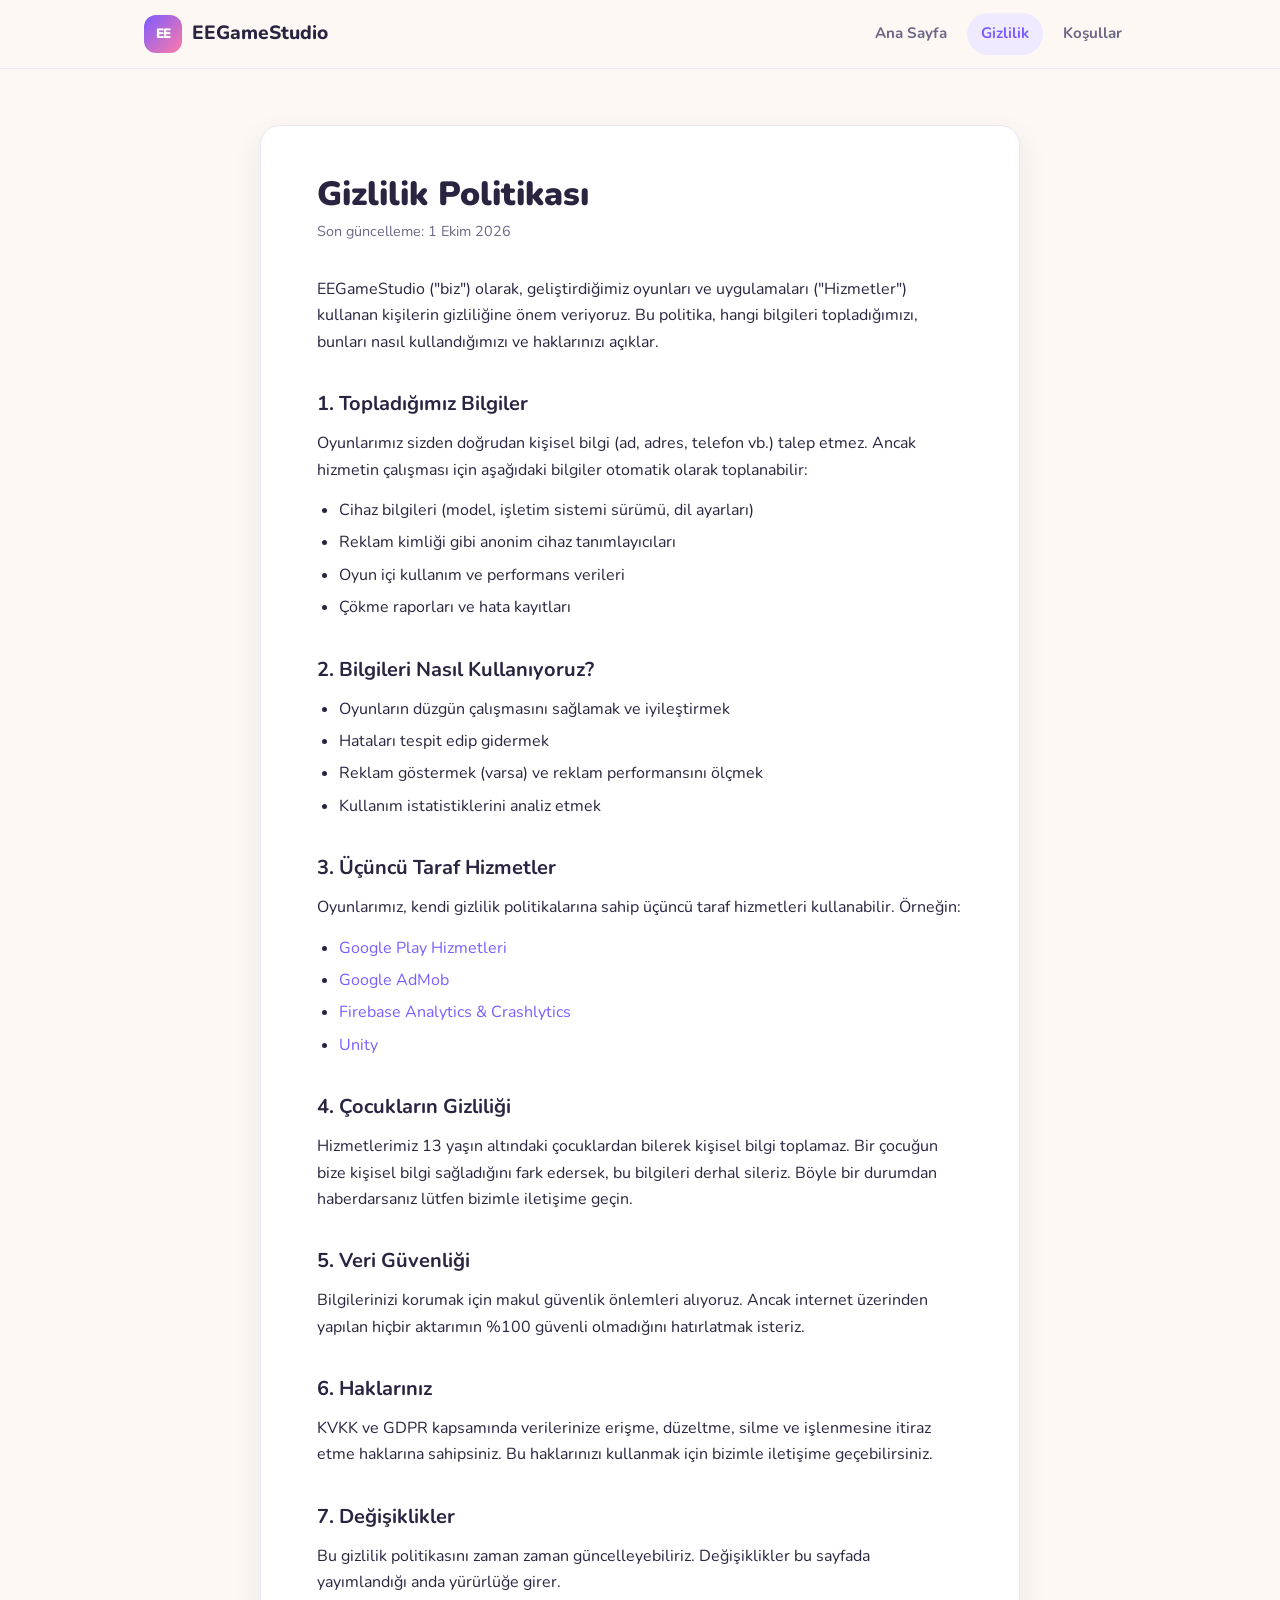
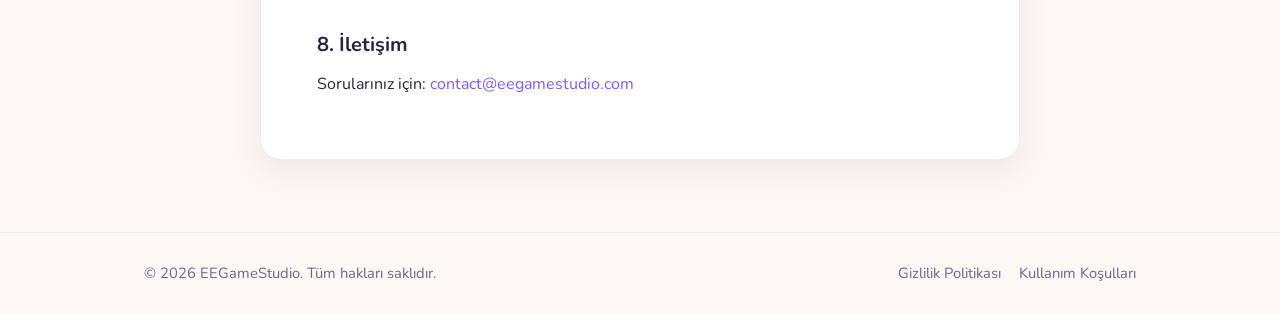
==== privacy.html @ 6b788e46 "EEGameStudio web sitesi: ana sayfa, gizlilik politikası ve kullanım koşulları Co-authored-by: Cursor" ====
<!DOCTYPE html>
<html lang="tr">
<head>
  <meta charset="UTF-8" />
  <meta name="viewport" content="width=device-width, initial-scale=1.0" />
  <title>Gizlilik Politikası – EEGameStudio</title>
  <link rel="icon" href="favicon.svg" type="image/svg+xml" />
  <link rel="preconnect" href="https://fonts.googleapis.com" />
  <link rel="preconnect" href="https://fonts.gstatic.com" crossorigin />
  <link href="https://fonts.googleapis.com/css2?family=Nunito:wght@400;700;800;900&display=swap" rel="stylesheet" />
  <link rel="stylesheet" href="style.css" />
</head>
<body>
  <header class="site-header">
    <div class="container">
      <a href="index.html" class="logo">
        <span class="logo-mark">EE</span>
        <span>EEGameStudio</span>
      </a>
      <nav class="nav">
        <a href="index.html">Ana Sayfa</a>
        <a href="privacy.html" class="active">Gizlilik</a>
        <a href="terms.html">Koşullar</a>
      </nav>
    </div>
  </header>

  <main class="legal">
    <div class="container">
      <article class="legal-content">
        <h1>Gizlilik Politikası</h1>
        <p class="updated">Son güncelleme: 1 Ekim 2026</p>

        <p>EEGameStudio ("biz") olarak, geliştirdiğimiz oyunları ve uygulamaları ("Hizmetler") kullanan kişilerin gizliliğine önem veriyoruz. Bu politika, hangi bilgileri topladığımızı, bunları nasıl kullandığımızı ve haklarınızı açıklar.</p>

        <h2>1. Topladığımız Bilgiler</h2>
        <p>Oyunlarımız sizden doğrudan kişisel bilgi (ad, adres, telefon vb.) talep etmez. Ancak hizmetin çalışması için aşağıdaki bilgiler otomatik olarak toplanabilir:</p>
        <ul>
          <li>Cihaz bilgileri (model, işletim sistemi sürümü, dil ayarları)</li>
          <li>Reklam kimliği gibi anonim cihaz tanımlayıcıları</li>
          <li>Oyun içi kullanım ve performans verileri</li>
          <li>Çökme raporları ve hata kayıtları</li>
        </ul>

        <h2>2. Bilgileri Nasıl Kullanıyoruz?</h2>
        <ul>
          <li>Oyunların düzgün çalışmasını sağlamak ve iyileştirmek</li>
          <li>Hataları tespit edip gidermek</li>
          <li>Reklam göstermek (varsa) ve reklam performansını ölçmek</li>
          <li>Kullanım istatistiklerini analiz etmek</li>
        </ul>

        <h2>3. Üçüncü Taraf Hizmetler</h2>
        <p>Oyunlarımız, kendi gizlilik politikalarına sahip üçüncü taraf hizmetleri kullanabilir. Örneğin:</p>
        <ul>
          <li><a href="https://policies.google.com/privacy" target="_blank" rel="noopener">Google Play Hizmetleri</a></li>
          <li><a href="https://support.google.com/admob/answer/6128543" target="_blank" rel="noopener">Google AdMob</a></li>
          <li><a href="https://firebase.google.com/support/privacy" target="_blank" rel="noopener">Firebase Analytics &amp; Crashlytics</a></li>
          <li><a href="https://unity.com/legal/privacy-policy" target="_blank" rel="noopener">Unity</a></li>
        </ul>

        <h2>4. Çocukların Gizliliği</h2>
        <p>Hizmetlerimiz 13 yaşın altındaki çocuklardan bilerek kişisel bilgi toplamaz. Bir çocuğun bize kişisel bilgi sağladığını fark edersek, bu bilgileri derhal sileriz. Böyle bir durumdan haberdarsanız lütfen bizimle iletişime geçin.</p>

        <h2>5. Veri Güvenliği</h2>
        <p>Bilgilerinizi korumak için makul güvenlik önlemleri alıyoruz. Ancak internet üzerinden yapılan hiçbir aktarımın %100 güvenli olmadığını hatırlatmak isteriz.</p>

        <h2>6. Haklarınız</h2>
        <p>KVKK ve GDPR kapsamında verilerinize erişme, düzeltme, silme ve işlenmesine itiraz etme haklarına sahipsiniz. Bu haklarınızı kullanmak için bizimle iletişime geçebilirsiniz.</p>

        <h2>7. Değişiklikler</h2>
        <p>Bu gizlilik politikasını zaman zaman güncelleyebiliriz. Değişiklikler bu sayfada yayımlandığı anda yürürlüğe girer.</p>

        <h2>8. İletişim</h2>
        <p>Sorularınız için: <a href="mailto:contact@eegamestudio.com">contact@eegamestudio.com</a></p>
      </article>
    </div>
  </main>

  <footer class="site-footer">
    <div class="container">
      <span>© <span id="year">2026</span> EEGameStudio. Tüm hakları saklıdır.</span>
      <nav>
        <a href="privacy.html">Gizlilik Politikası</a>
        <a href="terms.html">Kullanım Koşulları</a>
      </nav>
    </div>
  </footer>

  <script>document.getElementById("year").textContent = new Date().getFullYear();</script>
</body>
</html>
---- style.css ----
:root {
  --bg: #fdf8f3;
  --surface: #ffffff;
  --text: #2b2440;
  --muted: #6e6787;
  --primary: #7c5cff;
  --primary-soft: #efeaff;
  --accent: #ff7aa8;
  --yellow: #ffd166;
  --border: #ece6f5;
  --radius: 20px;
  --shadow: 0 10px 30px rgba(60, 40, 120, 0.08);
}

* {
  box-sizing: border-box;
  margin: 0;
  padding: 0;
}

html {
  scroll-behavior: smooth;
}

body {
  font-family: "Nunito", system-ui, -apple-system, "Segoe UI", sans-serif;
  background: var(--bg);
  color: var(--text);
  line-height: 1.65;
  min-height: 100vh;
  display: flex;
  flex-direction: column;
}

a {
  color: var(--primary);
  text-decoration: none;
}

a:hover {
  text-decoration: underline;
}

.container {
  width: 100%;
  max-width: 1040px;
  margin: 0 auto;
  padding: 0 24px;
}

/* Header */
.site-header {
  position: sticky;
  top: 0;
  z-index: 10;
  background: rgba(253, 248, 243, 0.85);
  backdrop-filter: blur(10px);
  border-bottom: 1px solid var(--border);
}

.site-header .container {
  display: flex;
  align-items: center;
  justify-content: space-between;
  height: 68px;
}

.logo {
  display: flex;
  align-items: center;
  gap: 10px;
  font-weight: 800;
  font-size: 1.2rem;
  color: var(--text);
}

.logo:hover {
  text-decoration: none;
}

.logo-mark {
  display: grid;
  place-items: center;
  width: 38px;
  height: 38px;
  border-radius: 12px;
  background: linear-gradient(135deg, var(--primary), var(--accent));
  color: #fff;
  font-size: 0.85rem;
  font-weight: 900;
  letter-spacing: -0.5px;
}

.nav {
  display: flex;
  gap: 6px;
}

.nav a {
  padding: 8px 14px;
  border-radius: 999px;
  color: var(--muted);
  font-weight: 700;
  font-size: 0.95rem;
}

.nav a:hover,
.nav a.active {
  background: var(--primary-soft);
  color: var(--primary);
  text-decoration: none;
}

/* Hero */
.hero {
  position: relative;
  overflow: hidden;
  isolation: isolate;
  padding: 96px 0 80px;
  text-align: center;
}

.hero .container {
  position: relative;
  z-index: 1;
}

.hero h1 {
  font-size: clamp(2.4rem, 6vw, 4rem);
  line-height: 1.1;
  font-weight: 900;
  letter-spacing: -1.5px;
}

.hero h1 .gradient {
  background: linear-gradient(135deg, var(--primary), var(--accent));
  -webkit-background-clip: text;
  background-clip: text;
  color: transparent;
}

.hero p {
  max-width: 560px;
  margin: 20px auto 32px;
  font-size: 1.15rem;
  color: var(--muted);
}

.badge {
  display: inline-block;
  margin-bottom: 20px;
  padding: 6px 14px;
  border-radius: 999px;
  background: var(--primary-soft);
  color: var(--primary);
  font-weight: 800;
  font-size: 0.85rem;
}

.btn {
  display: inline-block;
  padding: 14px 26px;
  border-radius: 999px;
  background: var(--primary);
  color: #fff;
  font-weight: 800;
  box-shadow: 0 8px 20px rgba(124, 92, 255, 0.35);
  transition: transform 0.15s ease, box-shadow 0.15s ease;
}

.btn:hover {
  text-decoration: none;
  transform: translateY(-2px);
  box-shadow: 0 12px 26px rgba(124, 92, 255, 0.4);
}

.btn.secondary {
  background: var(--surface);
  color: var(--text);
  box-shadow: var(--shadow);
  margin-left: 8px;
}

.blob {
  position: absolute;
  border-radius: 50%;
  filter: blur(2px);
  opacity: 0.55;
  z-index: 0;
  animation: float 8s ease-in-out infinite;
}

.blob.one {
  width: 220px;
  height: 220px;
  background: var(--yellow);
  top: 40px;
  left: -60px;
}

.blob.two {
  width: 160px;
  height: 160px;
  background: var(--accent);
  top: 160px;
  right: 40px;
  animation-delay: -3s;
}

.blob.three {
  width: 90px;
  height: 90px;
  background: var(--primary);
  bottom: 20px;
  left: 30%;
  opacity: 0.3;
  animation-delay: -5s;
}

@keyframes float {
  0%, 100% { transform: translateY(0); }
  50% { transform: translateY(-18px); }
}

/* Sections */
.section {
  padding: 64px 0;
}

.section-title {
  text-align: center;
  font-size: 2rem;
  font-weight: 900;
  margin-bottom: 12px;
}

.section-subtitle {
  text-align: center;
  color: var(--muted);
  margin-bottom: 40px;
}

.cards {
  display: grid;
  grid-template-columns: repeat(auto-fit, minmax(240px, 1fr));
  gap: 20px;
}

.card {
  background: var(--surface);
  border: 1px solid var(--border);
  border-radius: var(--radius);
  padding: 28px;
  box-shadow: var(--shadow);
  transition: transform 0.2s ease;
}

.card:hover {
  transform: translateY(-4px);
}

.card .icon {
  font-size: 2rem;
  margin-bottom: 12px;
}

.card h3 {
  font-size: 1.15rem;
  margin-bottom: 6px;
}

.card p {
  color: var(--muted);
}

.card.link-card {
  display: block;
  color: var(--text);
}

.card.link-card:hover {
  text-decoration: none;
}

.card.link-card .arrow {
  display: inline-block;
  margin-top: 12px;
  color: var(--primary);
  font-weight: 800;
}

.contact-box {
  background: linear-gradient(135deg, var(--primary), var(--accent));
  color: #fff;
  border-radius: 28px;
  padding: 48px 32px;
  text-align: center;
}

.contact-box h2 {
  font-size: 1.9rem;
  font-weight: 900;
  margin-bottom: 8px;
}

.contact-box p {
  opacity: 0.92;
  margin-bottom: 24px;
}

.contact-box .btn {
  background: #fff;
  color: var(--primary);
  box-shadow: none;
}

/* Legal pages */
.legal {
  padding: 56px 0 72px;
}

.legal-content {
  max-width: 760px;
  margin: 0 auto;
  background: var(--surface);
  border: 1px solid var(--border);
  border-radius: var(--radius);
  padding: 48px clamp(24px, 5vw, 56px);
  box-shadow: var(--shadow);
}

.legal-content h1 {
  font-size: 2.1rem;
  font-weight: 900;
  line-height: 1.2;
  margin-bottom: 6px;
}

.legal-content .updated {
  color: var(--muted);
  font-size: 0.9rem;
  margin-bottom: 32px;
}

.legal-content h2 {
  font-size: 1.25rem;
  margin: 32px 0 10px;
}

.legal-content p,
.legal-content ul {
  margin-bottom: 14px;
}

.legal-content ul {
  padding-left: 22px;
}

.legal-content li {
  margin-bottom: 6px;
}

/* Footer */
.site-footer {
  margin-top: auto;
  border-top: 1px solid var(--border);
  padding: 28px 0;
  color: var(--muted);
  font-size: 0.92rem;
}

.site-footer .container {
  display: flex;
  flex-wrap: wrap;
  gap: 12px;
  justify-content: space-between;
  align-items: center;
}

.site-footer nav {
  display: flex;
  gap: 18px;
}

.site-footer a {
  color: var(--muted);
}

@media (max-width: 600px) {
  .nav a {
    padding: 6px 10px;
    font-size: 0.85rem;
  }

  .logo span:last-child {
    display: none;
  }

  .btn.secondary {
    margin: 12px 0 0;
  }

  .blob {
    opacity: 0.3;
  }

  .blob.one {
    width: 140px;
    height: 140px;
  }

  .blob.two {
    width: 100px;
    height: 100px;
    right: -30px;
  }
}
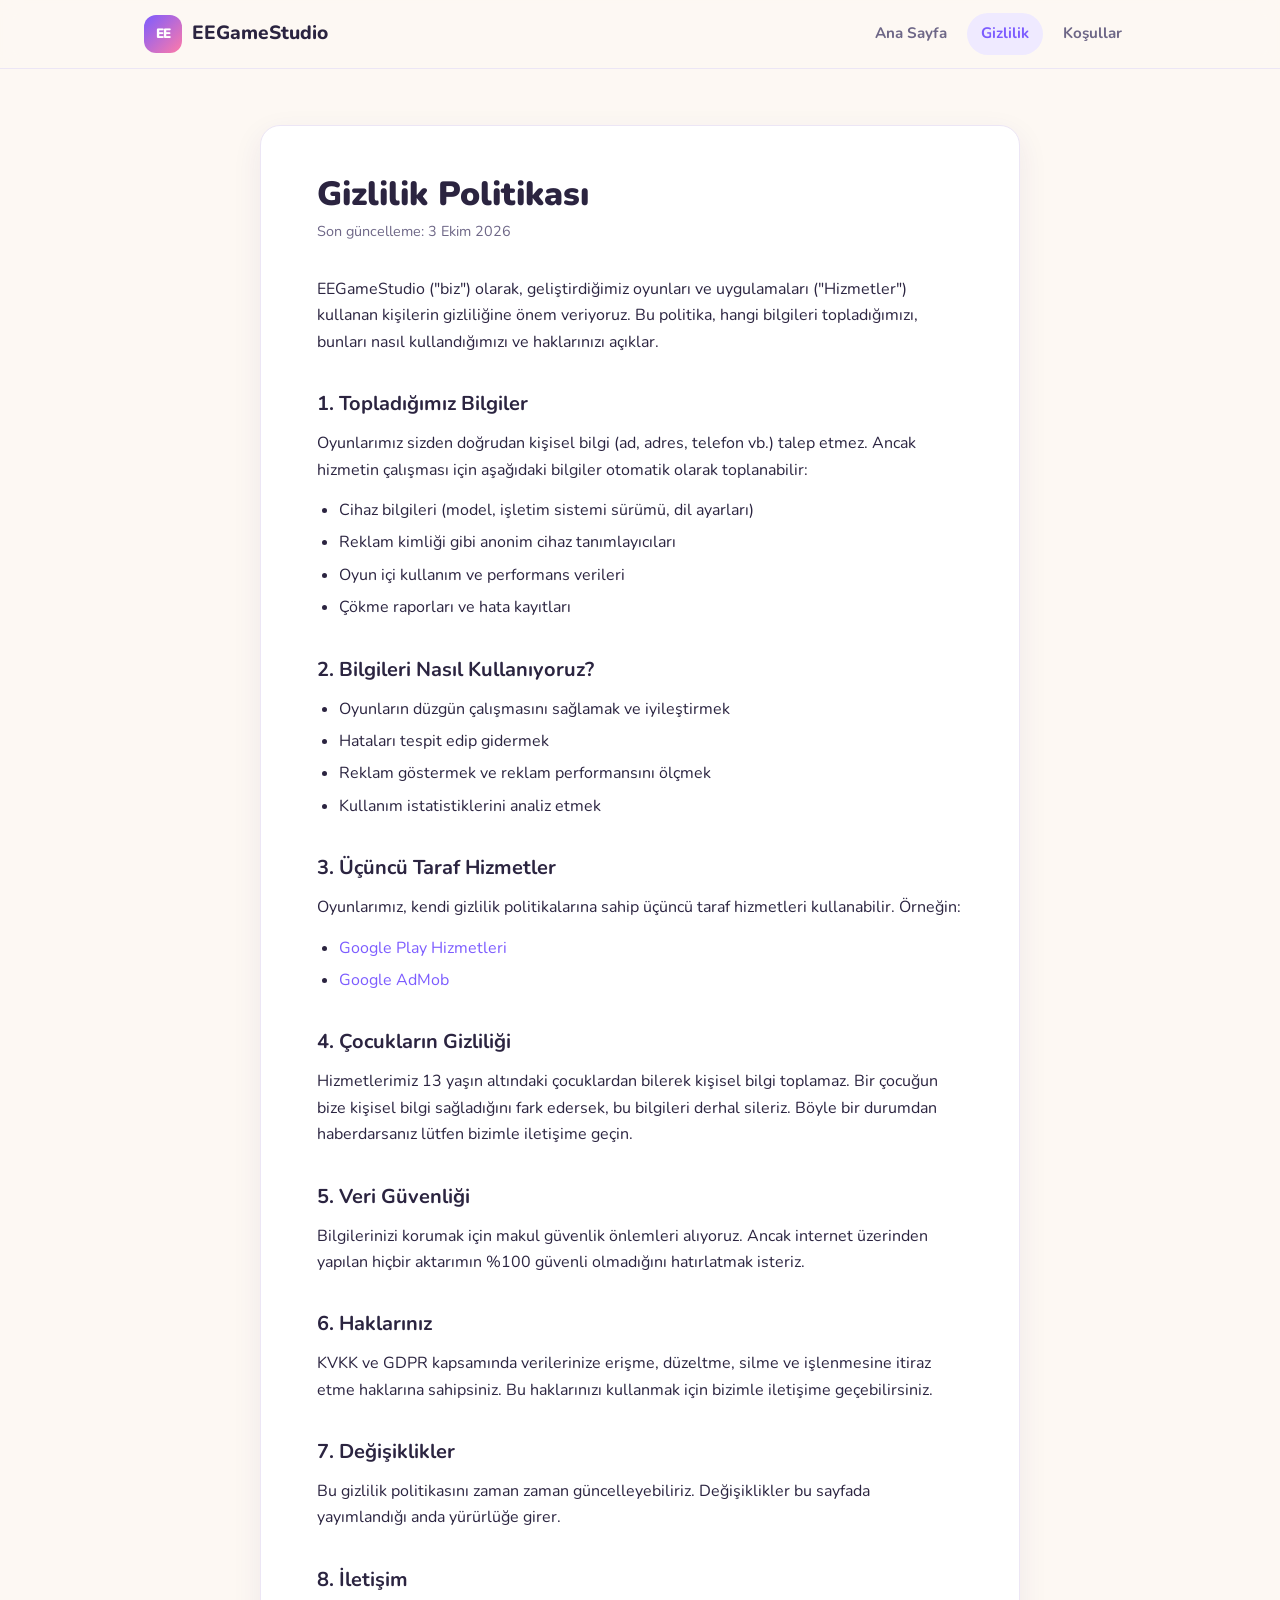
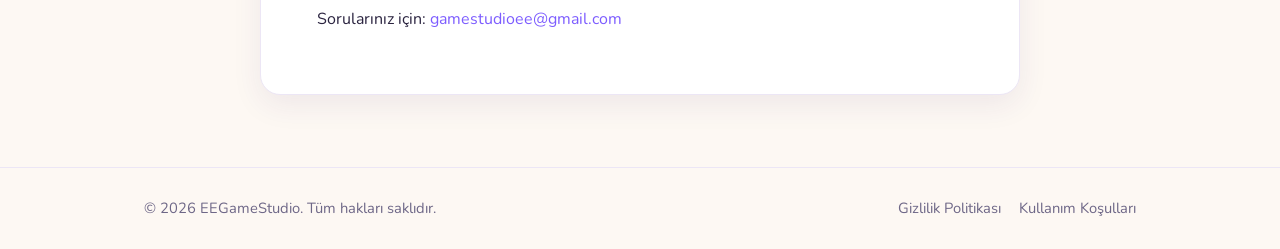
==== commit 29955fc5: "Update privacy.html" ====
--- a/privacy.html
+++ b/privacy.html
@@ -29,7 +29,7 @@
     <div class="container">
       <article class="legal-content">
         <h1>Gizlilik Politikası</h1>
-        <p class="updated">Son güncelleme: 1 Ekim 2026</p>
+        <p class="updated">Son güncelleme: 3 Ekim 2026</p>
 
         <p>EEGameStudio ("biz") olarak, geliştirdiğimiz oyunları ve uygulamaları ("Hizmetler") kullanan kişilerin gizliliğine önem veriyoruz. Bu politika, hangi bilgileri topladığımızı, bunları nasıl kullandığımızı ve haklarınızı açıklar.</p>
 
@@ -46,7 +46,7 @@
         <ul>
           <li>Oyunların düzgün çalışmasını sağlamak ve iyileştirmek</li>
           <li>Hataları tespit edip gidermek</li>
-          <li>Reklam göstermek (varsa) ve reklam performansını ölçmek</li>
+          <li>Reklam göstermek ve reklam performansını ölçmek</li>
           <li>Kullanım istatistiklerini analiz etmek</li>
         </ul>
 
@@ -55,8 +55,6 @@
         <ul>
           <li><a href="https://policies.google.com/privacy" target="_blank" rel="noopener">Google Play Hizmetleri</a></li>
           <li><a href="https://support.google.com/admob/answer/6128543" target="_blank" rel="noopener">Google AdMob</a></li>
-          <li><a href="https://firebase.google.com/support/privacy" target="_blank" rel="noopener">Firebase Analytics &amp; Crashlytics</a></li>
-          <li><a href="https://unity.com/legal/privacy-policy" target="_blank" rel="noopener">Unity</a></li>
         </ul>
 
         <h2>4. Çocukların Gizliliği</h2>
@@ -72,7 +70,7 @@
         <p>Bu gizlilik politikasını zaman zaman güncelleyebiliriz. Değişiklikler bu sayfada yayımlandığı anda yürürlüğe girer.</p>
 
         <h2>8. İletişim</h2>
-        <p>Sorularınız için: <a href="mailto:contact@eegamestudio.com">contact@eegamestudio.com</a></p>
+        <p>Sorularınız için: <a href="mailto:gamestudioee@gmail.com">gamestudioee@gmail.com</a></p>
       </article>
     </div>
   </main>
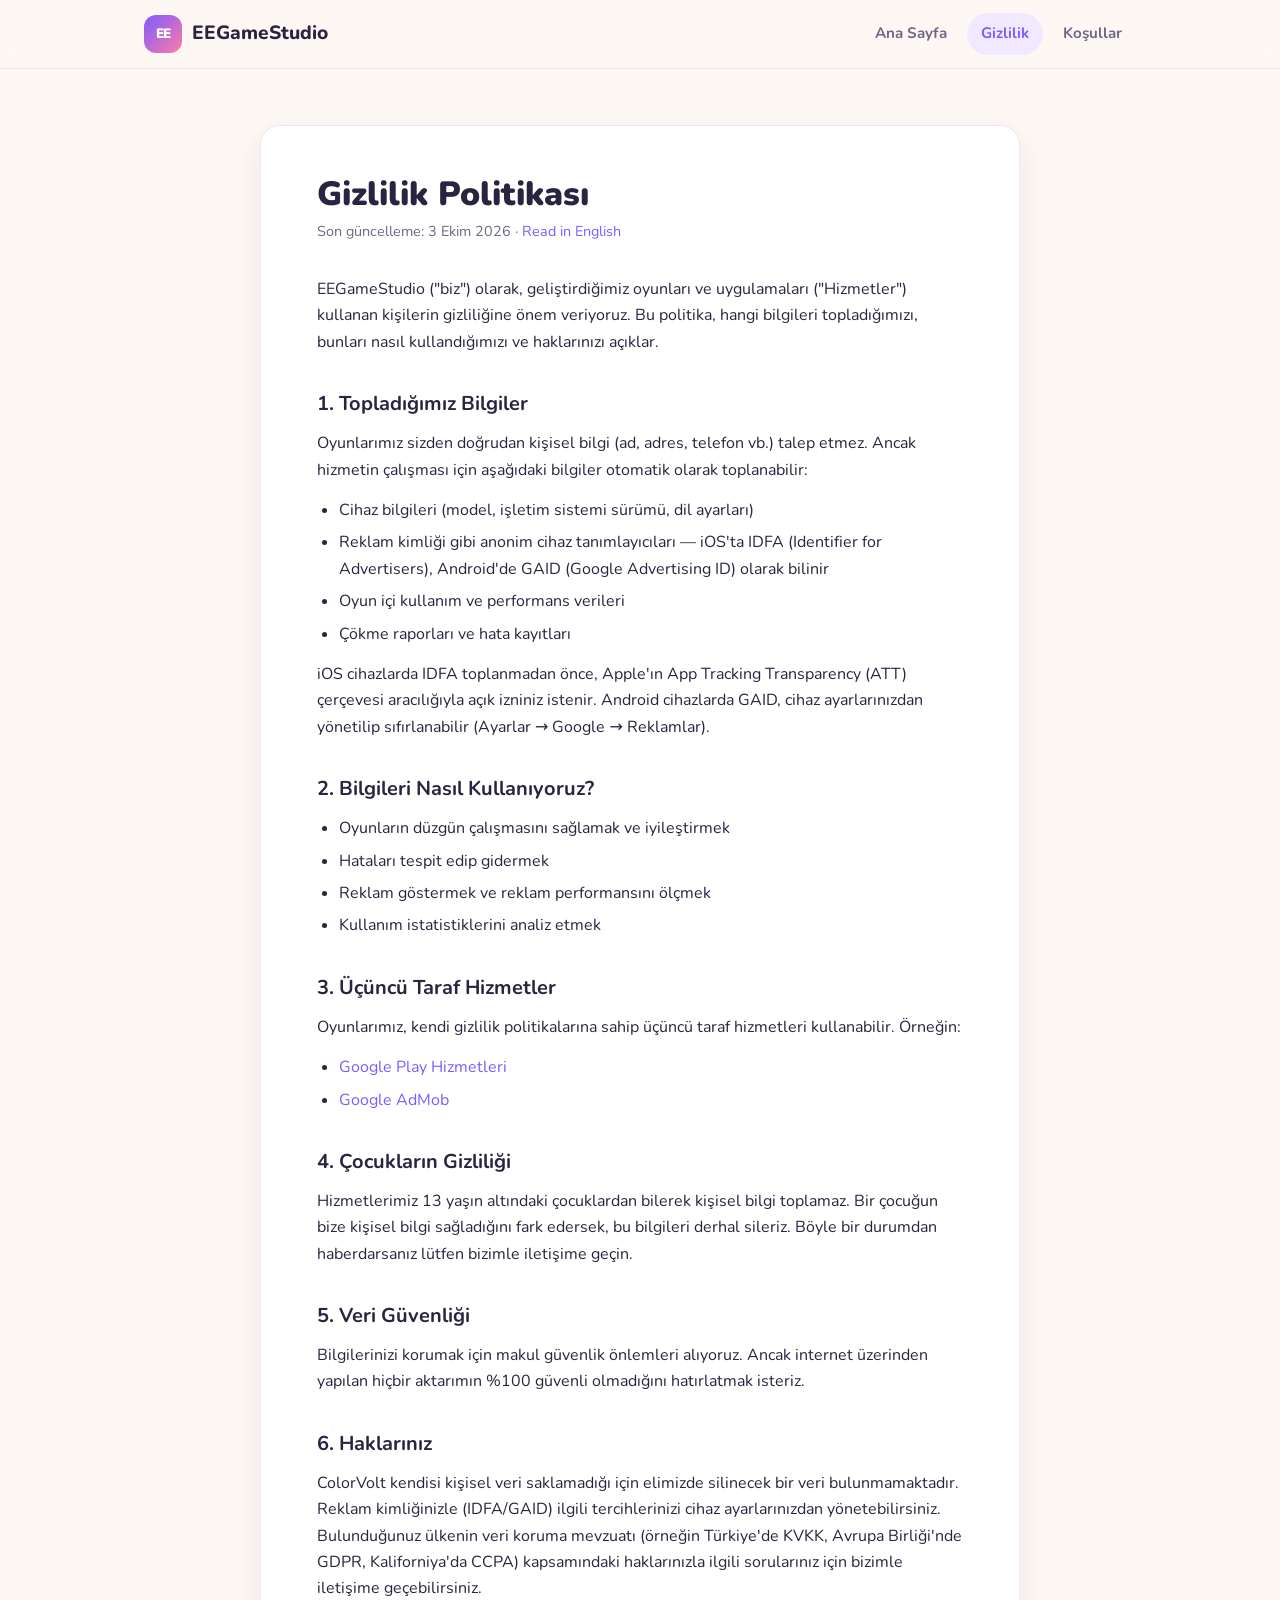
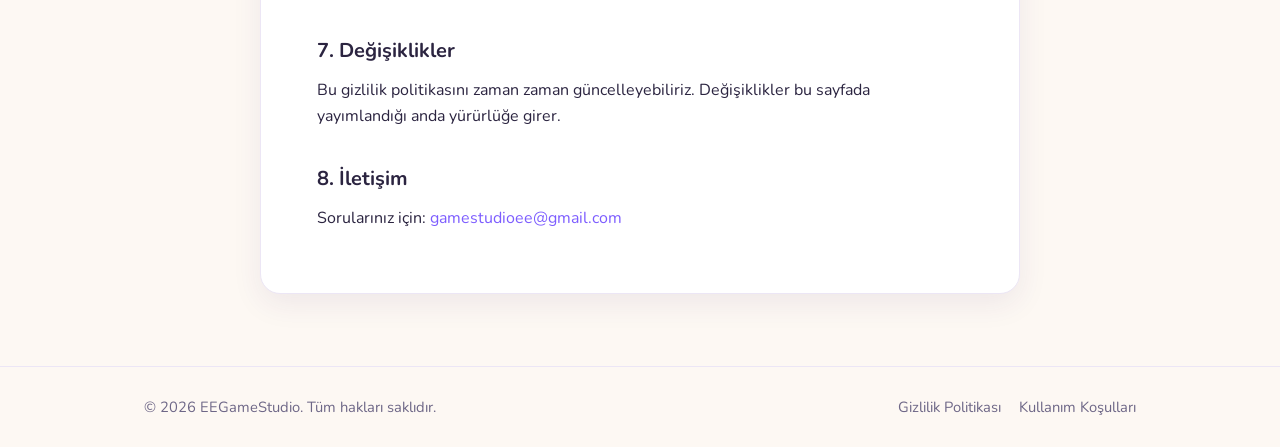
==== commit 2ad8c25c: "Update privacy.html" ====
--- a/privacy.html
+++ b/privacy.html
@@ -29,7 +29,7 @@
     <div class="container">
       <article class="legal-content">
         <h1>Gizlilik Politikası</h1>
-        <p class="updated">Son güncelleme: 3 Ekim 2026</p>
+        <p class="updated">Son güncelleme: 3 Ekim 2026 · <a href="privacy-en.html">Read in English</a></p>
 
         <p>EEGameStudio ("biz") olarak, geliştirdiğimiz oyunları ve uygulamaları ("Hizmetler") kullanan kişilerin gizliliğine önem veriyoruz. Bu politika, hangi bilgileri topladığımızı, bunları nasıl kullandığımızı ve haklarınızı açıklar.</p>
 
@@ -37,10 +37,11 @@
         <p>Oyunlarımız sizden doğrudan kişisel bilgi (ad, adres, telefon vb.) talep etmez. Ancak hizmetin çalışması için aşağıdaki bilgiler otomatik olarak toplanabilir:</p>
         <ul>
           <li>Cihaz bilgileri (model, işletim sistemi sürümü, dil ayarları)</li>
-          <li>Reklam kimliği gibi anonim cihaz tanımlayıcıları</li>
+          <li>Reklam kimliği gibi anonim cihaz tanımlayıcıları — iOS'ta IDFA (Identifier for Advertisers), Android'de GAID (Google Advertising ID) olarak bilinir</li>
           <li>Oyun içi kullanım ve performans verileri</li>
           <li>Çökme raporları ve hata kayıtları</li>
         </ul>
+        <p>iOS cihazlarda IDFA toplanmadan önce, Apple'ın App Tracking Transparency (ATT) çerçevesi aracılığıyla açık izniniz istenir. Android cihazlarda GAID, cihaz ayarlarınızdan yönetilip sıfırlanabilir (Ayarlar → Google → Reklamlar).</p>
 
         <h2>2. Bilgileri Nasıl Kullanıyoruz?</h2>
         <ul>
@@ -64,7 +65,7 @@
         <p>Bilgilerinizi korumak için makul güvenlik önlemleri alıyoruz. Ancak internet üzerinden yapılan hiçbir aktarımın %100 güvenli olmadığını hatırlatmak isteriz.</p>
 
         <h2>6. Haklarınız</h2>
-        <p>KVKK ve GDPR kapsamında verilerinize erişme, düzeltme, silme ve işlenmesine itiraz etme haklarına sahipsiniz. Bu haklarınızı kullanmak için bizimle iletişime geçebilirsiniz.</p>
+        <p>ColorVolt kendisi kişisel veri saklamadığı için elimizde silinecek bir veri bulunmamaktadır. Reklam kimliğinizle (IDFA/GAID) ilgili tercihlerinizi cihaz ayarlarınızdan yönetebilirsiniz. Bulunduğunuz ülkenin veri koruma mevzuatı (örneğin Türkiye'de KVKK, Avrupa Birliği'nde GDPR, Kaliforniya'da CCPA) kapsamındaki haklarınızla ilgili sorularınız için bizimle iletişime geçebilirsiniz.</p>
 
         <h2>7. Değişiklikler</h2>
         <p>Bu gizlilik politikasını zaman zaman güncelleyebiliriz. Değişiklikler bu sayfada yayımlandığı anda yürürlüğe girer.</p>
